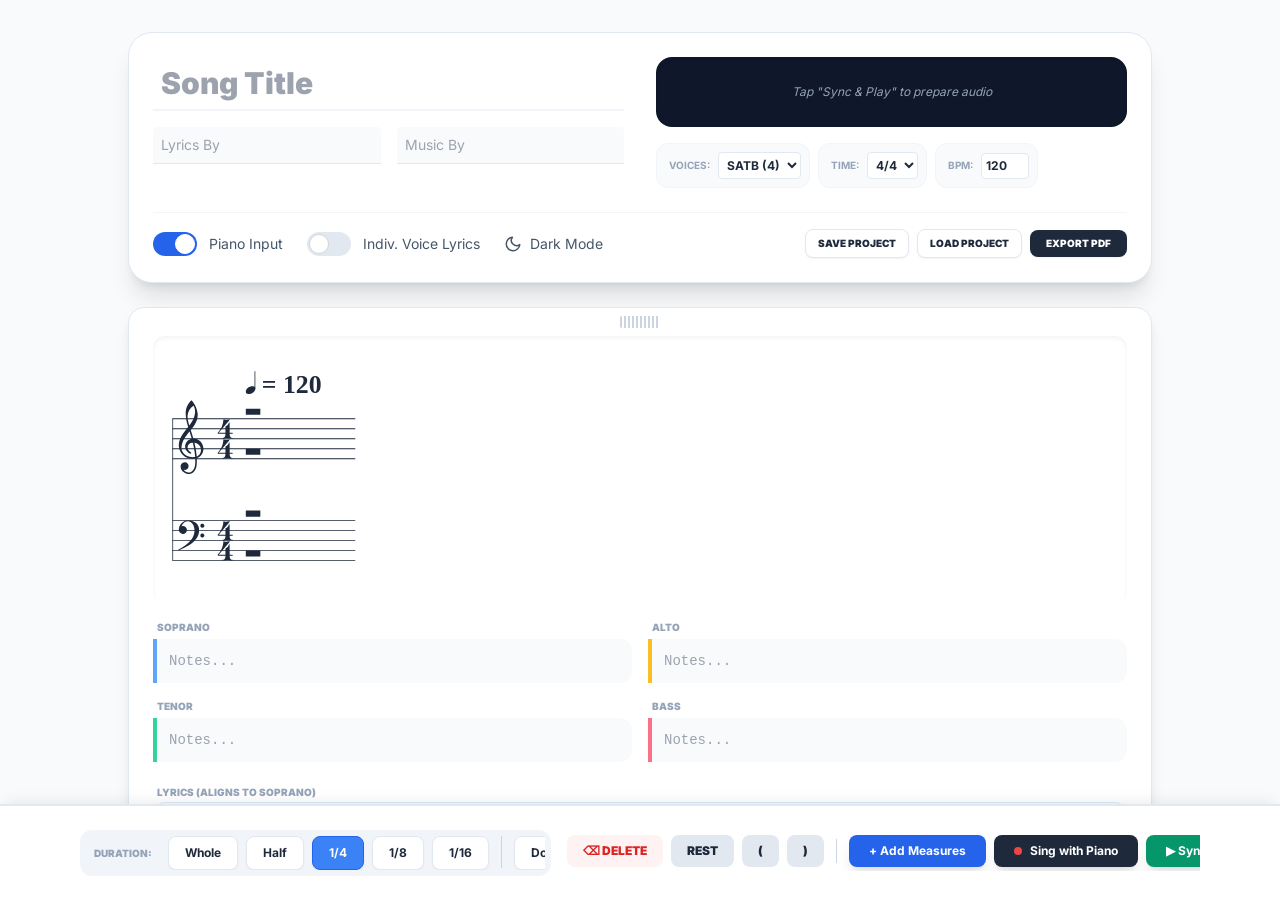
==== Data/index.html @ e7e46c71 "Build a full-screen music workspace shell" ====
<!DOCTYPE html>
<html lang="en">
<head>
    <meta charset="UTF-8">
    <meta name="viewport" content="width=device-width, initial-scale=1.0, maximum-scale=1.0, user-scalable=no">
    <title>Infinity Harmony Studio</title>
    <script src="libs/abcjs-basic-min.js"></script>
    <link rel="stylesheet" href="libs/abcjs-audio.css">
    <script src="libs/tailwind.min.js"></script>
    <link rel="stylesheet" href="libs/inter-font.css">
    <style>
        #app-nav { display:flex; align-items:center; gap:0; background:#0f172a; padding:0 16px; height:44px; flex-shrink:0; z-index:100; }
        #app-nav button { color:#94a3b8; font-size:11px; font-weight:800; text-transform:uppercase; letter-spacing:.05em; padding:0 16px; height:100%; border:none; border-bottom:3px solid transparent; background:none; cursor:pointer; transition:color .15s; }
        #app-nav button.nav-active { color:#fff; border-bottom-color:#3b82f6; }
        #app-nav button:hover:not(.nav-active) { color:#e2e8f0; }
        .nav-logo { color:#fff; font-size:13px; font-weight:900; letter-spacing:.08em; margin-right:12px; }
        #studio-page { display:flex; flex-direction:column; flex:1; overflow:hidden; }
        #studio-page.page-hidden { display:none !important; }
        #songbook-page { display:none; flex:1; overflow-y:auto; background:#f1f5f9; }
        #songbook-page.page-active { display:block; }
        #sb-loader { display:none; position:fixed; inset:0; background:rgba(15,23,42,0.92); backdrop-filter:blur(8px); z-index:9999; flex-direction:column; align-items:center; justify-content:center; color:white; }
        #sb-loader.active { display:flex; }
        @keyframes sb-spin { to { transform:rotate(360deg); } }
        .sb-spinner { width:56px; height:56px; border:4px solid #3b82f6; border-top-color:transparent; border-radius:50%; animation:sb-spin .8s linear infinite; margin-bottom:24px; }
        .sb-song-title { font-family:'Inter',sans-serif; font-size:36pt; font-weight:900; text-align:center; border-bottom:2pt solid black; margin-bottom:20pt; padding-bottom:5pt; }
    </style>
    <style id="main-styles">
        /* The outer page shell owns navigation and the full-width piano frame. */
        #app-nav, #piano-container { display:none !important; }
        body { height:100vh !important; width:100vw !important; }
        #studio-page { min-height:0; }
        #studio-page > #scroll-container { min-height:0; }
        #studio-page > .no-print { max-width:none; padding:8px 12px; gap:0; }
        
        body { 
            background: #f8fafc; 
            font-family: 'Inter', sans-serif; 
            color: #1e293b; 
            height: 100vh; 
            width: 100vw; 
            overflow: hidden; 
            display: flex;
            flex-direction: column;
            transition: background-color 0.3s, color 0.3s;
        }

        /* Dark Mode Classes */
        body.dark-mode { background: #0f172a; color: #f1f5f9; }
        .dark-mode .bg-white { background-color: #1e293b !important; color: #f1f5f9; }
        .dark-mode .bg-slate-50 { background-color: #0f172a !important; }
        .dark-mode .bg-slate-100 { background-color: #334155 !important; }
        .dark-mode .border-slate-200 { border-color: #334155 !important; }
        .dark-mode .text-slate-400 { color: #94a3b8 !important; }
        .dark-mode .text-slate-600 { color: #cbd5e1 !important; }
        .dark-mode .line-paper { background: #1e293b; box-shadow: inset 0 2px 4px 0 rgba(0, 0, 0, 0.3); }
        .dark-mode .abcjs-note { fill: #f1f5f9 !important; }
        .dark-mode .abcjs-staff { stroke: #94a3b8 !important; }
        .dark-mode .abcjs-beam { fill: #f1f5f9 !important; }
        .dark-mode .abcjs-lyrics { fill: #cbd5e1 !important; }
        .dark-mode input, .dark-mode select, .dark-mode textarea { background-color: #334155 !important; color: #f1f5f9 !important; border-color: #475569 !important; }
        .dark-mode .key-white { background: #e2e8f0; border-color: #94a3b8; color: #1e293b; }

        .line-paper { 
            background: white; 
            border-radius: 0.75rem; 
            padding: 1.5rem; 
            box-shadow: inset 0 2px 4px 0 rgba(0, 0, 0, 0.05); 
            min-height: 140px; 
            transition: height 0.2s; 
        }
        
        .abcjs-audio-container { background: transparent !important; border: none !important; padding: 0 !important; width: 100%; }
        .abcjs-btn { fill: #ffffff !important; width: 28px; height: 28px; cursor: pointer; padding: 4px; transition: opacity 0.2s; }
        .abcjs-btn:hover { opacity: 0.8; }
        .abcjs-audio-progress-background { background-color: #334155 !important; height: 6px; border-radius: 3px; flex: 1; margin: 0 10px; cursor: pointer; position: relative; }
        .abcjs-audio-progress-bar { background-color: #3b82f6 !important; height: 100%; border-radius: 3px; width: 0; }
        .abcjs-audio-clock { color: #94a3b8 !important; font-family: monospace; font-size: 12px; min-width: 40px; text-align: center; }
        
        .horizontal-scroll { overflow-x: auto; white-space: nowrap; display: flex; scrollbar-width: none; }
        .horizontal-scroll::-webkit-scrollbar { display: none; }

        .piano-scroll { 
            overflow-x: auto; 
            white-space: nowrap; 
            display: flex; 
            padding: 10px 0 20px 0; 
            scrollbar-width: thin; 
            scrollbar-color: #cbd5e1 transparent; 
            -webkit-overflow-scrolling: touch; 
        }
        .piano-scroll::-webkit-scrollbar { height: 6px; }
        .piano-scroll::-webkit-scrollbar-thumb { background: #cbd5e1; border-radius: 10px; }

        .key-white { background: white; border: 1px solid #cbd5e1; height: 130px; min-width: 50px; border-radius: 0 0 6px 6px; display: flex; align-items: flex-end; justify-content: center; padding-bottom: 8px; transition: background 0.1s; position: relative; z-index: 1; cursor: pointer; user-select: none; }
        .key-white:active { background: #f1f5f9; transform: translateY(2px); }
        .key-white.middle-c { border-bottom: 4px solid #3b82f6; color: #3b82f6; }

        .key-black { background: #1e293b; height: 85px; min-width: 34px; margin-left: -17px; margin-right: -17px; z-index: 10; border-radius: 0 0 4px 4px; transition: background 0.1s; cursor: pointer; user-select: none; border: 1px solid #000; }
        .key-black:active { background: #000; transform: translateY(2px); }

        .dur-btn.active { background-color: #3b82f6 !important; color: white !important; border-color: #2563eb !important; }
        .dot-btn.active { background-color: #8b5cf6 !important; color: white !important; border-color: #7c3aed !important; }
        .record-btn.active { background-color: #ef4444 !important; color: white !important; border-color: #dc2626 !important; animation: pulse 1.5s infinite; }
        @keyframes pulse { 0% { opacity: 1; } 50% { opacity: 0.6; } 100% { opacity: 1; } }

        
        .voice-input:focus, .lyrics-textarea:focus { border-color: #3b82f6; background: white; box-shadow: 0 0 0 1px #3b82f6; }
        .voice-input[readonly] { cursor: default; }

        /* Drag and Drop Styles */
        .drag-handle { cursor: grab; background: repeating-linear-gradient(90deg, #cbd5e1, #cbd5e1 2px, transparent 2px, transparent 4px); height: 12px; width: 40px; margin: 0 auto 8px auto; border-radius: 2px; }
        .drag-handle:active { cursor: grabbing; }
        .section-card.dragging { opacity: 0.5; border: 2px dashed #3b82f6; }

        @media print {
            @page { margin: 1cm; }
            body { background: white !important; display: block !important; height: auto !important; width: auto !important; overflow: visible !important; }
            .no-print { display: none !important; }
            .section-card { break-inside: avoid; border: none !important; box-shadow: none !important; padding: 0 !important; margin-bottom: 2rem !important; }
            .line-paper { padding: 0 !important; }
        }
    </style>
</head>
<body ondragover="handleGlobalDragOver(event)">

    <nav id="app-nav">
    <span class="nav-logo">∞ INFINITY</span>
    <button class="nav-active" onclick="switchPage('studio')">Studio</button>
    <button onclick="switchPage('songbook')">Songbook</button>
</nav>

<div id="studio-page">
<div id="scroll-container" class="flex-1 overflow-y-auto p-4 md:p-8 bg-slate-50 w-full">
        <div class="max-w-5xl mx-auto space-y-6 pb-12" id="printable-area">
            
            <div class="bg-white p-6 rounded-3xl shadow-xl border border-slate-200" id="main-header">
                <div class="grid grid-cols-1 lg:grid-cols-2 gap-8">
                    <div class="space-y-4">
                        <input type="text" id="songTitle" placeholder="Song Title" class="w-full text-3xl font-black border-b-2 border-slate-100 focus:border-blue-500 outline-none p-2 bg-transparent">
                        <div class="grid grid-cols-2 gap-4">
                            <input type="text" id="lyricWriter" placeholder="Lyrics By" class="bg-slate-50 border-b border-slate-200 p-2 text-sm outline-none rounded-t">
                            <input type="text" id="musicWriter" placeholder="Music By" class="bg-slate-50 border-b border-slate-200 p-2 text-sm outline-none rounded-t">
                        </div>
                    </div>
                    
                    <div class="flex flex-col gap-4 no-print">
                        <div class="bg-slate-900 rounded-2xl p-4 min-h-[70px] flex items-center shadow-inner relative overflow-hidden">
                            <div id="audio-controls" class="w-full">
                                <div class="text-slate-400 text-xs italic text-center">Tap "Sync & Play" to prepare audio</div>
                            </div>
                        </div>
                        <div class="flex flex-wrap gap-2">
                            <div class="bg-slate-50 p-2 rounded-xl border border-slate-100 flex items-center gap-2">
                                <span class="text-[10px] font-bold text-slate-400 uppercase ml-1">Voices:</span>
                                <select id="harmonyParts" onchange="updateAllLines()" class="text-xs font-bold bg-white border border-slate-200 rounded p-1 outline-none">
                                    <option value="1">Solo</option>
                                    <option value="2">Duet</option>
                                    <option value="3">Trio</option>
                                    <option value="4" selected>SATB (4)</option>
                                </select>
                            </div>
                            <div class="bg-slate-50 p-2 rounded-xl border border-slate-100 flex items-center gap-2">
                                <span class="text-[10px] font-bold text-slate-400 uppercase ml-1">Time:</span>
                                <select id="timeSig" onchange="updateAllLines()" class="text-xs font-bold bg-white border border-slate-200 rounded p-1 outline-none">
                                    <option value="4/4">4/4</option>
                                    <option value="3/4">3/4</option>
                                    <option value="2/4">2/4</option>
                                    <option value="6/8">6/8</option>
                                </select>
                            </div>
                            <div class="bg-slate-50 p-2 rounded-xl border border-slate-100 flex items-center gap-2">
                                <span class="text-[10px] font-bold text-slate-400 uppercase ml-1">BPM:</span>
                                <input type="number" id="tempoBpm" value="120" min="40" max="300" class="w-12 text-xs font-bold bg-white border border-slate-200 rounded p-1 outline-none">
                            </div>
                        </div>
                    </div>
                </div>
                
                <div class="mt-6 pt-4 border-t border-slate-100 flex flex-wrap items-center justify-between gap-4 no-print">
                    <div class="flex flex-wrap items-center gap-6">
                        <label class="relative inline-flex items-center cursor-pointer">
                            <input type="checkbox" id="keyboardToggle" class="sr-only peer" checked onchange="toggleInputMode()">
                            <div class="w-11 h-6 bg-slate-200 rounded-full peer peer-checked:after:translate-x-full peer-checked:after:border-white after:content-[''] after:absolute after:top-[2px] after:left-[2px] after:bg-white after:border-gray-300 after:border after:rounded-full after:h-5 after:w-5 after:transition-all peer-checked:bg-blue-600"></div>
                            <span class="ml-3 text-sm font-medium text-slate-600">Piano Input</span>
                        </label>
                        <label class="relative inline-flex items-center cursor-pointer">
                            <input type="checkbox" id="multiVoiceLyrics" class="sr-only peer" onchange="updateAllLines()">
                            <div class="w-11 h-6 bg-slate-200 rounded-full peer peer-checked:after:translate-x-full peer-checked:after:border-white after:content-[''] after:absolute after:top-[2px] after:left-[2px] after:bg-white after:border-gray-300 after:border after:rounded-full after:h-5 after:w-5 after:transition-all peer-checked:bg-emerald-600"></div>
                            <span class="ml-3 text-sm font-medium text-slate-600">Indiv. Voice Lyrics</span>
                        </label>
                        <button onclick="toggleDarkMode()" class="flex items-center gap-2 text-sm font-medium text-slate-600 hover:text-blue-600 transition-colors">
                            <svg id="dark-icon" xmlns="http://www.w3.org/2000/svg" width="18" height="18" viewBox="0 0 24 24" fill="none" stroke="currentColor" stroke-width="2" stroke-linecap="round" stroke-linejoin="round"><path d="M21 12.79A9 9 0 1 1 11.21 3 7 7 0 0 0 21 12.79z"></path></svg>
                            <span id="dark-text">Dark Mode</span>
                        </button>
                    </div>
                    
                    <div class="flex items-center gap-2">
                        <button onclick="downloadBackup()" class="text-[10px] font-black uppercase bg-white px-3 py-1.5 rounded-lg border border-slate-200 hover:bg-slate-50 shadow-sm transition-all">Save Project</button>
                        <button onclick="document.getElementById('uploadInput').click()" class="text-[10px] font-black uppercase bg-white px-3 py-1.5 rounded-lg border border-slate-200 hover:bg-slate-50 shadow-sm transition-all">Load Project</button>
                        <input type="file" id="uploadInput" class="hidden" accept=".txt,.json" onchange="uploadBackup(event)">
                        <button onclick="generatePrintWindow()" class="text-[10px] font-black uppercase bg-slate-800 text-white px-4 py-1.5 rounded-lg hover:bg-black shadow-sm transition-all">Export PDF</button>
                    </div>
                </div>
            </div>

            <div id="editor-container" class="space-y-4"></div>
        </div>
    </div>

    <!-- BOTTOM CONTROL PANEL -->
    <div class="shrink-0 w-full bg-white border-t-2 border-slate-200 shadow-[0_-5px_15px_-5px_rgba(0,0,0,0.1)] z-50 no-print">
        <div class="max-w-6xl mx-auto p-4 flex flex-col gap-4">
            
            <div class="flex flex-col md:flex-row md:items-center justify-between gap-4">
                <div class="flex items-center gap-2 bg-slate-100 p-1.5 rounded-xl overflow-hidden">
                    <span class="text-[10px] font-black uppercase text-slate-400 px-2 shrink-0">Duration:</span>
                    <div class="horizontal-scroll gap-2 pr-2">
                        <button onclick="setDuration(4, this)" class="dur-btn px-4 py-2 rounded-lg font-bold text-xs bg-white shadow-sm border border-slate-200 shrink-0">Whole</button>
                        <button onclick="setDuration(2, this)" class="dur-btn px-4 py-2 rounded-lg font-bold text-xs bg-white shadow-sm border border-slate-200 shrink-0">Half</button>
                        <button onclick="setDuration(1, this)" class="dur-btn active px-4 py-2 rounded-lg font-bold text-xs bg-white shadow-sm border border-slate-200 shrink-0">1/4</button>
                        <button onclick="setDuration(0.5, this)" class="dur-btn px-4 py-2 rounded-lg font-bold text-xs bg-white shadow-sm border border-slate-200 shrink-0">1/8</button>
                        <button onclick="setDuration(0.25, this)" class="dur-btn px-4 py-2 rounded-lg font-bold text-xs bg-white shadow-sm border border-slate-200 shrink-0">1/16</button>
                        <div class="h-8 w-px bg-slate-300 mx-1 shrink-0"></div>
                        <button id="dot-toggle" onclick="toggleDot(this)" class="dot-btn px-4 py-2 rounded-lg font-bold text-xs bg-white shadow-sm border border-slate-200 shrink-0">Dot (.)</button>
                    </div>
                </div>

                <div class="flex items-center gap-2 horizontal-scroll pb-1">
                    <button onclick="handleBackspace()" class="bg-red-50 text-red-600 hover:bg-red-100 px-4 py-2 rounded-lg font-black text-xs uppercase shrink-0">⌫ Delete</button>
                    <button onclick="addSpecial('z')" class="bg-slate-200 hover:bg-slate-300 px-4 py-2 rounded-lg font-black text-xs uppercase shrink-0">Rest</button>
                    <button onclick="addSpecial('slur_start')" class="bg-slate-200 hover:bg-slate-300 px-4 py-2 rounded-lg font-black text-xs uppercase shrink-0">(</button>
                    <button onclick="addSpecial('slur_end')" class="bg-slate-200 hover:bg-slate-300 px-4 py-2 rounded-lg font-black text-xs uppercase shrink-0">)</button>
                    <div class="h-6 w-px bg-slate-300 mx-1 shrink-0"></div>
                    <button onclick="createLine()" class="bg-blue-600 text-white px-5 py-2 rounded-lg font-bold text-xs shadow-lg shrink-0 hover:bg-blue-700">+ Add Measures</button>
                    <button onclick="toggleRecording(this)" id="recordBtn" class="bg-slate-800 text-white px-5 py-2 rounded-lg font-bold text-xs shadow-lg shrink-0 hover:bg-black flex items-center gap-2"><span class="w-2 h-2 bg-red-500 rounded-full"></span> Sing with Piano</button>
                    <button onclick="playSong()" id="syncBtn" class="bg-emerald-600 text-white px-5 py-2 rounded-lg font-bold text-xs shadow-lg shrink-0 hover:bg-emerald-700">▶ Sync & Play</button>
                </div>
            </div>

            <div class="piano-scroll scrollbar-hide" id="piano-container"></div>
        </div>
    </div>

</div><!-- end #studio-page -->

<!-- SONGBOOK LOADER -->
<div id="sb-loader">
    <div class="sb-spinner"></div>
    <p class="font-bold text-3xl mb-2">Generating Songbook...</p>
    <p id="sb-loader-status" class="text-slate-400 text-center px-8 text-lg">Drawing notation...</p>
</div>

<!-- SONGBOOK PAGE -->
<div id="songbook-page">
    <div style="max-width:800px; margin:0 auto; padding:40px 20px;">
        <header class="text-center mb-12">
            <h1 class="text-5xl font-black text-slate-900 tracking-tight mb-2">Infinity Songbook</h1>
            <p class="text-slate-500 font-medium text-xl">Music Library Viewer</p>
        </header>
        <div class="bg-white rounded-3xl p-10 border-2 border-dashed border-slate-300 hover:border-blue-500 transition-all text-center mb-10 shadow-sm">
            <div class="w-20 h-20 bg-blue-50 text-blue-600 rounded-3xl flex items-center justify-center mx-auto mb-6">
                <svg xmlns="http://www.w3.org/2000/svg" width="40" height="40" fill="none" stroke="currentColor" stroke-width="2.5" stroke-linecap="round" stroke-linejoin="round"><path d="M21 15v4a2 2 0 0 1-2 2H5a2 2 0 0 1-2-2v-4"/><polyline points="17 8 12 3 7 8"/><line x1="12" y1="3" x2="12" y2="15"/></svg>
            </div>
            <h3 class="text-2xl font-bold text-slate-800 mb-2">Import Project Files</h3>
            <div class="flex flex-wrap justify-center gap-4 pt-4">
                <button onclick="sbTrigger('files')" class="bg-slate-900 text-white px-10 py-4 rounded-2xl font-bold hover:bg-black transition-all shadow-lg">Add Files</button>
                <button onclick="sbTrigger('folder')" class="bg-white border-2 border-slate-200 text-slate-700 px-10 py-4 rounded-2xl font-bold hover:bg-slate-50 transition-all">Add Folder</button>
            </div>
            <input type="file" id="sb-fileInput" multiple accept=".json,.txt,.abc" class="hidden" onchange="sbHandleFiles(this.files)">
            <input type="file" id="sb-folderInput" webkitdirectory directory class="hidden" onchange="sbHandleFiles(this.files)">
        </div>
        <div id="sb-library-section" class="hidden space-y-6">
            <div class="flex items-center justify-between border-b-2 border-slate-200 pb-6">
                <h2 class="text-2xl font-black text-slate-800">Library (<span id="sb-song-count">0</span>)</h2>
                <button onclick="sbGeneratePrint()" class="bg-blue-600 text-white px-8 py-4 rounded-2xl font-bold shadow-lg hover:bg-blue-700 transition-all">Print Songbook PDF</button>
            </div>
            <div id="sb-song-list" class="grid grid-cols-1 gap-3"></div>
        </div>
    </div>
</div>

    <script>
        let lineCount = 0;
        let selectedDuration = 1; 
        let isDotted = false;
        let lastFocusedInput = null;
        let synthControl;
        let audioCtx;
        let isDarkMode = false;
        let draggedElement = null;
        let isRecording = false;
        let lastKeyPressTime = 0;


        const SAVE_KEY = "harmony_studio_draft_v6_drag";
        const LAST_ACTIVITY_KEY = "harmony_studio_last_activity";
        const THIRTY_DAYS_MS = 30 * 24 * 60 * 60 * 1000;

        // --- Drag and Drop Logic ---
        function setupDragEvents(el) {
            el.addEventListener('dragstart', (e) => {
                if (!e.target.classList.contains('drag-handle')) {
                    e.preventDefault();
                    return;
                }
                draggedElement = el;
                setTimeout(() => el.classList.add('dragging'), 0);
            });

            el.addEventListener('dragend', () => {
                el.classList.remove('dragging');
                draggedElement = null;
                renderAllPreviews();
                saveToStorage();
            });
        }

        function handleGlobalDragOver(e) {
            e.preventDefault();
            const container = document.getElementById('editor-container');
            const afterElement = getDragAfterElement(container, e.clientY);
            if (draggedElement) {
                if (afterElement == null) {
                    container.appendChild(draggedElement);
                } else {
                    container.insertBefore(draggedElement, afterElement);
                }
            }
        }

        function getDragAfterElement(container, y) {
            const draggableElements = [...container.querySelectorAll('.section-card:not(.dragging)')];
            return draggableElements.reduce((closest, child) => {
                const box = child.getBoundingClientRect();
                const offset = y - box.top - box.height / 2;
                if (offset < 0 && offset > closest.offset) {
                    return { offset: offset, element: child };
                } else {
                    return closest;
                }
            }, { offset: Number.NEGATIVE_INFINITY }).element;
        }

        // --- Rhythm Logic for Automatic Bars ---
        function getTimeSigBeats() {
            const sig = document.getElementById('timeSig').value || "4/4";
            const parts = sig.split('/');
            const num = parseInt(parts[0]);
            const den = parseInt(parts[1]);
            // Convert to beats (where 1/4 note = 1 beat)
            return num * (4 / den);
        }

        function parseDuration(token) {
            if (!token) return 0;
            // Remove pitch info to get duration part
            const durPart = token.replace(/^[\^_]?[A-Ga-gz,']+/, '');
            if (!durPart) return 1; // Default is 1/4 note = 1 beat
            if (durPart === '4') return 4;
            if (durPart === '2') return 2;
            if (durPart === '/2') return 0.5;
            if (durPart === '/4') return 0.25;
            if (durPart === '6') return 6;
            if (durPart === '3') return 3;
            if (durPart === '3/2') return 1.5;
            if (durPart === '3/4') return 0.75;
            if (durPart === '3/8') return 0.375;
            
            // Fallback for custom fractions like /8 or 2/3 etc
            try {
                if (durPart.includes('/')) {
                    const [n, d] = durPart.split('/').map(x => x === '' ? 1 : parseFloat(x));
                    return n / d;
                }
                return parseFloat(durPart) || 1;
            } catch(e) { return 1; }
        }

        function applyAutoBarLines(allVoicesData) {
            const beatsPerMeasure = getTimeSigBeats();
            const partsCount = parseInt(document.getElementById('harmonyParts').value);
            
            // Track accumulated beats for each voice across all sections
            let voiceAccumulators = Array(partsCount).fill(0);
            
            return allVoicesData.map(section => {
                let processedVoices = [];
                for (let v = 0; v < partsCount; v++) {
                    const rawText = section[v] || "";
                    const tokens = rawText.split(/\s+/).filter(t => t.length > 0);
                    let resultTokens = [];
                    
                    tokens.forEach(token => {
                        // Skip manual bar lines so we can re-calculate
                        if (token === '|') return;
                        
                        const dur = parseDuration(token);
                        voiceAccumulators[v] += dur;
                        resultTokens.push(token);
                        
                        // If we hit or exceed the measure boundary
                        // We use a small epsilon for float precision
                        if (voiceAccumulators[v] >= beatsPerMeasure - 0.001) {
                            resultTokens.push('|');
                            voiceAccumulators[v] -= beatsPerMeasure;
                            // Reset just in case of slight precision drift
                            if (voiceAccumulators[v] < 0.01) voiceAccumulators[v] = 0;
                        }
                    });
                    processedVoices.push(resultTokens.join(' '));
                }
                return processedVoices;
            });
        }

        // --- Core Application Logic ---
        function checkExpiryAndLoad() {
            const lastActivity = localStorage.getItem(LAST_ACTIVITY_KEY);
            const now = Date.now();
            if (lastActivity && (now - parseInt(lastActivity) > THIRTY_DAYS_MS)) {
                localStorage.removeItem(SAVE_KEY);
            } else {
                loadFromStorage();
            }
            localStorage.setItem(LAST_ACTIVITY_KEY, now.toString());
        }

        function saveToStorage() {
            const container = document.getElementById('editor-container');
            if (!container) return;
            const musicData = [];
            container.querySelectorAll('.section-card').forEach(sec => {
                let voices = [];
                sec.querySelectorAll('.voice-input').forEach(inp => voices.push(inp.value));
                let lyrics = [];
                sec.querySelectorAll('.lyrics-textarea').forEach(tx => lyrics.push(tx.value));
                musicData.push({ voices, lyrics });
            });
            const draft = {
                title: document.getElementById('songTitle').value,
                lyricsBy: document.getElementById('lyricWriter').value,
                musicBy: document.getElementById('musicWriter').value,
                voices: document.getElementById('harmonyParts').value,
                multiVoiceLyrics: document.getElementById('multiVoiceLyrics').checked,
                timeSignature: document.getElementById('timeSig').value,
                bpm: document.getElementById('tempoBpm').value,
                music: musicData,
                timestamp: Date.now()
            };
            localStorage.setItem(SAVE_KEY, JSON.stringify(draft));
            window.parent.postMessage({ type: 'infinity:editor-state', project: draft }, location.origin);
        }

        function loadFromStorage() {
            const saved = localStorage.getItem(SAVE_KEY);
            if (!saved) return;
            try {
                const data = JSON.parse(saved);
                applyProjectData(data);
            } catch(e) { console.error("Auto-load failed", e); }
        }

        function applyProjectData(data) {
            document.getElementById('songTitle').value = data.title || "";
            document.getElementById('lyricWriter').value = data.lyricsBy || "";
            document.getElementById('musicWriter').value = data.musicBy || "";
            document.getElementById('harmonyParts').value = data.voices || "4";
            document.getElementById('multiVoiceLyrics').checked = !!data.multiVoiceLyrics;
            document.getElementById('timeSig').value = data.timeSignature || "4/4";
            document.getElementById('tempoBpm').value = data.bpm || "120";
            
            const container = document.getElementById('editor-container');
            container.innerHTML = '';
            lineCount = 0;
            if (data.music && Array.isArray(data.music)) {
                data.music.forEach(mObj => {
                    createLine();
                    const inputs = container.lastElementChild.querySelectorAll('.voice-input');
                    const lyricTxs = container.lastElementChild.querySelectorAll('.lyrics-textarea');
                    const voices = mObj.voices || [];
                    const lyrics = Array.isArray(mObj.lyrics) ? mObj.lyrics : [mObj.lyrics || ""];
                    voices.forEach((val, idx) => { if(inputs[idx]) inputs[idx].value = val; });
                    lyrics.forEach((val, idx) => { if(lyricTxs[idx]) lyricTxs[idx].value = val; });
                });
                renderAllPreviews();
            }
        }

        function toggleDarkMode() {
            isDarkMode = !isDarkMode;
            document.body.classList.toggle('dark-mode', isDarkMode);
            const icon = document.getElementById('dark-icon');
            const text = document.getElementById('dark-text');
            if (isDarkMode) {
                icon.innerHTML = '<circle cx="12" cy="12" r="5"></circle><line x1="12" y1="1" x2="12" y2="3"></line><line x1="12" y1="21" x2="12" y2="23"></line><line x1="4.22" y1="4.22" x2="5.64" y2="5.64"></line><line x1="18.36" y1="18.36" x2="19.78" y2="19.78"></line><line x1="1" y1="12" x2="3" y2="12"></line><line x1="21" y1="12" x2="23" y2="12"></line><line x1="4.22" y1="19.78" x2="5.64" y2="18.36"></line><line x1="18.36" y1="5.64" x2="19.78" y2="4.22"></line>';
                text.innerText = "Light Mode";
            } else {
                icon.innerHTML = '<path d="M21 12.79A9 9 0 1 1 11.21 3 7 7 0 0 0 21 12.79z"></path>';
                text.innerText = "Dark Mode";
            }
            renderAllPreviews();
        }

        function initAudio() {
            if (!audioCtx) audioCtx = new (window.AudioContext || window.webkitAudioContext)();
            if (audioCtx.state === 'suspended') audioCtx.resume();
        }

        function playEditTone(abc) {
            if (!abc || abc === 'z') return;
            initAudio();
        
            const getMidiNote = (a) => {
                const map = { 'C': 0, 'D': 2, 'E': 4, 'F': 5, 'G': 7, 'A': 9, 'B': 11 };
                // Extract the base letter (C, d, etc.)
                let baseLetter = a.replace(/[\^,_']/g, '');
                let note = map[baseLetter.toUpperCase()];
                
                // Determine octave base
                // ABC notation: C is middle, c is octave up, C, is octave down
                let octave = (baseLetter === baseLetter.toUpperCase()) ? 4 : 5;
                
                // Adjust for commas (down) and apostrophes (up)
                const downs = (a.match(/,/g) || []).length;
                const ups = (a.match(/'/g) || []).length;
                octave = octave - downs + ups;
        
                // Combine for MIDI number (Middle C/C4 = 60)
                let midi = (octave + 1) * 12 + note;
        
                // Apply accidentals
                if (a.includes('^')) midi += 1;
                if (a.includes('_')) midi -= 1;
                
                return midi;
            };
        
            const midiNote = getMidiNote(abc);
            const freq = 440 * Math.pow(2, (midiNote - 69) / 12);
        
            const osc = audioCtx.createOscillator();
            const gain = audioCtx.createGain();
            
            // Using 'triangle' for a softer, more piano-like tone than 'sine'
            osc.type = 'triangle';
            osc.frequency.setValueAtTime(freq, audioCtx.currentTime);
            
            gain.gain.setValueAtTime(0.15, audioCtx.currentTime);
            gain.gain.exponentialRampToValueAtTime(0.001, audioCtx.currentTime + 0.4);
            
            osc.connect(gain);
            gain.connect(audioCtx.destination);
            
            osc.start();
            osc.stop(audioCtx.currentTime + 0.4);
        }

        function generateKeyboard() {
            const container = document.getElementById('piano-container');
            container.innerHTML = '';
            const scale = ["C", "D", "E", "F", "G", "A", "B"];
            
            // Defined range from C,, (Very Low) to c'' (Very High)
            const octs = [
                { s: ',,', labelOff: -28 }, 
                { s: ',', labelOff: -14 }, 
                { s: '', labelOff: 0 },    // UPPER CASE: Middle Octave
                { s: 'lower', labelOff: 7 }, // lower case: Octave +1
                { s: "'", labelOff: 14 }, 
                { s: "''", labelOff: 21 }
            ];
        
            octs.forEach((oct) => {
                scale.forEach((noteName, sIdx) => {
                    const labelValue = oct.labelOff + sIdx;
                    let abc = "";
            
                    // Construct correct ABC string for the octave
                    if (oct.s === 'lower') abc = noteName.toLowerCase();
                    else if (oct.s === "'") abc = noteName.toLowerCase() + "'";
                    else if (oct.s === "''") abc = noteName.toLowerCase() + "''";
                    else abc = noteName + oct.s;
        
                    const wKey = document.createElement('button');
                    wKey.className = `key-white ${labelValue === 0 ? 'middle-c' : ''}`;
                    wKey.innerHTML = `<div class="flex flex-col items-center justify-end h-full pb-1 pointer-events-none gap-1">
                                        <span class="text-xs font-bold text-slate-800">${labelValue}</span>
                                        <span class="text-[9px] text-slate-400 font-bold">${noteName}</span>
                                      </div>`;
                    wKey.onclick = () => addNote(abc);
                    container.appendChild(wKey);
        
                    if (noteName !== "E" && noteName !== "B") {
                        const bKey = document.createElement('button');
                        bKey.className = 'key-black';
                        bKey.onclick = () => addNote("^" + abc);
                        container.appendChild(bKey);
                    }
                });
            });
            setTimeout(() => document.querySelector('.middle-c')?.scrollIntoView({ behavior: 'instant', block: 'nearest', inline: 'center' }), 100);
        }

        function setDuration(val, btn) {
            selectedDuration = val;
            document.querySelectorAll('.dur-btn').forEach(b => b.classList.remove('active'));
            btn.classList.add('active');
        }

        
        function toggleRecording(btn) {
            isRecording = !isRecording;
            if (isRecording) {
                btn.classList.add('active');
                btn.innerHTML = '<span class="w-2 h-2 bg-white rounded-full"></span> Recording...';
                lastKeyPressTime = performance.now();
                initAudio();
            } else {
                btn.classList.remove('active');
                btn.innerHTML = '<span class="w-2 h-2 bg-red-500 rounded-full"></span> Sing with Piano';
                lastKeyPressTime = 0;
            }
        }

        function getClosestABCLength(durationInBeats) {
            const lengths = [
                { val: 4, str: "4" },
                { val: 6, str: "6" },
                { val: 2, str: "2" },
                { val: 3, str: "3" },
                { val: 1, str: "" },
                { val: 1.5, str: "3/2" },
                { val: 0.5, str: "/2" },
                { val: 0.75, str: "3/4" },
                { val: 0.25, str: "/4" },
                { val: 0.375, str: "3/8" }
            ];
            let closest = lengths[0];
            let minDiff = Math.abs(durationInBeats - closest.val);
            for (let i = 1; i < lengths.length; i++) {
                let diff = Math.abs(durationInBeats - lengths[i].val);
                if (diff < minDiff) {
                    minDiff = diff;
                    closest = lengths[i];
                }
            }
            return closest.str;
        }

        function toggleDot(btn) {
            isDotted = !isDotted;
            btn.classList.toggle('active', isDotted);
        }

        
        function addNote(abc) {
            if (!lastFocusedInput || lastFocusedInput.classList.contains('lyrics-textarea')) return;
            playEditTone(abc);
            
            let durStr = "";
            if (isRecording && lastKeyPressTime > 0) {
                const now = performance.now();
                const bpm = parseFloat(document.getElementById('tempoBpm').value) || 120;
                const msPerBeat = 60000 / bpm;
                const durationInBeats = (now - lastKeyPressTime) / msPerBeat;
                
                durStr = getClosestABCLength(durationInBeats);
                lastKeyPressTime = now;
            } else {
                if (selectedDuration === 4) durStr = "4";
                else if (selectedDuration === 2) durStr = "2";
                else if (selectedDuration === 1) durStr = "";
                else if (selectedDuration === 0.5) durStr = "/2";
                else if (selectedDuration === 0.25) durStr = "/4";
                if (isDotted) {
                    if (selectedDuration === 4) durStr = "6";
                    else if (selectedDuration === 2) durStr = "3";
                    else if (selectedDuration === 1) durStr = "3/2";
                    else if (selectedDuration === 0.5) durStr = "3/4";
                    else if (selectedDuration === 0.25) durStr = "3/8";
                }
                if (isRecording) lastKeyPressTime = performance.now();
            }
            
            const currentVal = lastFocusedInput.value.trim();
            lastFocusedInput.value = (currentVal + " " + abc + durStr).trim();
            lastFocusedInput.dispatchEvent(new Event('input'));
        }

        function handleBackspace() {
            if (!lastFocusedInput) return;
            const tokens = lastFocusedInput.value.trim().split(/\s+/);
            tokens.pop();
            lastFocusedInput.value = tokens.join(" ");
            lastFocusedInput.dispatchEvent(new Event('input'));
        }

        function addSpecial(type) {
            if (!lastFocusedInput || lastFocusedInput.classList.contains('lyrics-textarea')) return;
            let token = "";
            if (type === 'z') { addNote('z'); return; }
            else if (type === 'slur_start') token = "(";
            else if (type === 'slur_end') token = ")";
            lastFocusedInput.value = (lastFocusedInput.value.trim() + " " + token).trim();
            lastFocusedInput.dispatchEvent(new Event('input'));
        }

        function toggleInputMode() {
            const isVirtual = document.getElementById('keyboardToggle').checked;
            document.querySelectorAll('.voice-input').forEach(input => isVirtual ? input.setAttribute('readOnly', 'true') : input.removeAttribute('readOnly'));
        }

        function createLine() {
            lineCount++;
            const id = lineCount;
            const div = document.createElement('div');
            div.className = "section-card bg-white p-6 pt-2 rounded-2xl shadow-lg border border-slate-200 relative group transition-all";
            div.id = `line-wrapper-${id}`;
            div.draggable = true;
            setupDragEvents(div);
            
            const numParts = parseInt(document.getElementById('harmonyParts').value);
            const multiLyric = document.getElementById('multiVoiceLyrics').checked;
            const partNames = ['Soprano', 'Alto', 'Tenor', 'Bass'];
            const colors = ['border-blue-400', 'border-amber-400', 'border-emerald-400', 'border-rose-400'];
            
            let inputsHtml = `<div class="grid gap-4 mb-4 md:grid-cols-2">`;
            for(let i=0; i<numParts; i++) {
                inputsHtml += `<div class="flex flex-col">
                    <label class="text-[10px] font-black uppercase text-slate-400 mb-1 ml-1">${partNames[i]}</label>
                    <input type="text" data-voice="v${i+1}" onfocus="lastFocusedInput = this" class="voice-input w-full p-3 bg-slate-50 border-l-4 ${colors[i]} outline-none rounded-r-xl font-mono text-sm transition-colors" placeholder="Notes...">
                    ${multiLyric ? `<textarea data-lyric="l${i+1}" onfocus="lastFocusedInput = this" class="lyrics-textarea w-full mt-2 p-2 bg-blue-50/20 border border-blue-100 rounded-xl text-[11px] outline-none" placeholder="${partNames[i]} lyrics..."></textarea>` : ''}
                </div>`;
            }
            inputsHtml += `</div>`;
            
            if (!multiLyric) {
                inputsHtml += `<div class="mb-4"><label class="text-[10px] font-black uppercase text-slate-400 mb-1 ml-1">Lyrics (Aligns to Soprano)</label><textarea data-lyric="l1" onfocus="lastFocusedInput = this" class="lyrics-textarea w-full p-3 bg-blue-50/50 border border-blue-100 outline-none rounded-xl text-sm" placeholder="Hap-py birth-day..."></textarea></div>`;
            }

            div.innerHTML = `
                <div class="drag-handle no-print"></div>
                <div id="paper-${id}" class="line-paper mb-4"></div>
                ${inputsHtml}
                <button onclick="this.parentElement.remove(); renderAllPreviews(); saveToStorage();" class="no-print absolute top-3 right-3 text-slate-300 hover:text-red-500 opacity-0 group-hover:opacity-100 transition-opacity font-bold px-2 py-1">✕</button>
            `;
            
            document.getElementById('editor-container').appendChild(div);
            div.querySelectorAll('input, textarea').forEach(el => el.addEventListener('input', () => { renderAllPreviews(); saveToStorage(); }));
            toggleInputMode();
            renderAllPreviews();
        }

        function renderAllPreviews() {
            const time = document.getElementById('timeSig').value;
            const bpm = document.getElementById('tempoBpm').value;
            const partsCount = parseInt(document.getElementById('harmonyParts').value);
            const multiLyric = document.getElementById('multiVoiceLyrics').checked;

            // Gather all raw data in the current visual order
            const sections = Array.from(document.querySelectorAll('.section-card'));
            const rawData = sections.map(sec => {
                let v = [];
                for(let i=1; i<=partsCount; i++) v.push(sec.querySelector(`[data-voice="v${i}"]`)?.value || "");
                return v;
            });

            // Process data to inject automatic bar lines across boundaries
            const processedData = applyAutoBarLines(rawData);

            // Render each section with its processed ABC
            sections.forEach((sec, idx) => {
                const id = sec.id.split('-').pop();
                let score = '';
                if (partsCount === 4) score = '%%score (1 2) (3 4)';
                else if (partsCount === 3) score = '%%score (1 2) 3';
                else if (partsCount === 2) score = '%%score (1 2)';
                
                let abc = `X:${id}\nM:${time}\nL:1/4\nQ:1/4=${bpm}\nK:C\n${score}\n`;
                for(let i=1; i<=partsCount; i++) {
                    const notesVal = processedData[idx][i-1] || "z4";
                    abc += `V:${i} clef=${i <= 2 ? 'treble' : 'bass'}\n${notesVal}\n`;
                    
                    const lyricBox = sec.querySelector(`[data-lyric="l${i}"]`);
                    if (lyricBox) {
                        const lines = lyricBox.value.split('\n');
                        lines.forEach(line => { if (line.trim()) abc += `w: ${line.trim()}\n`; });
                    }
                }
                if(abc && typeof ABCJS !== 'undefined') ABCJS.renderAbc(`paper-${id}`, abc, { responsive: "resize" });
            });
        }

        async function playSong() {
            initAudio(); 
            const btn = document.getElementById('syncBtn');
            btn.innerText = "⌛ Syncing..."; btn.disabled = true;
            
            const time = document.getElementById('timeSig').value;
            const bpm = document.getElementById('tempoBpm').value;
            const partsCount = parseInt(document.getElementById('harmonyParts').value);
            
            // Re-fetch visual data for full play
            const sections = Array.from(document.querySelectorAll('.section-card'));
            const rawData = sections.map(sec => {
                let v = [];
                for(let i=1; i<=partsCount; i++) v.push(sec.querySelector(`[data-voice="v${i}"]`)?.value || "");
                return v;
            });
            const processedData = applyAutoBarLines(rawData);

            let fullAbc = `X:1\nT:${document.getElementById('songTitle').value || 'My Song'}\nM:${time}\nL:1/4\nQ:1/4=${bpm}\nK:C\n`;
            if (partsCount > 1) fullAbc += `%%score ${partsCount === 4 ? '(1 2) (3 4)' : partsCount === 3 ? '(1 2) 3' : '(1 2)'}\n`;
            
            for(let i=1; i<=partsCount; i++) {
                fullAbc += `V:${i} clef=${i <= 2 ? 'treble' : 'bass'}\n`;
                processedData.forEach(pVoice => {
                    fullAbc += (pVoice[i-1] || "z4") + " ";
                });
                fullAbc += "]\n";
            }

            try {
                if (typeof ABCJS !== 'undefined' && ABCJS.synth.supportsAudio()) {
                    const visualObj = ABCJS.renderAbc(document.createElement('div'), fullAbc)[0];
                    const controlsDiv = document.getElementById('audio-controls');
                    controlsDiv.innerHTML = "";
                    synthControl = new ABCJS.synth.SynthController();
                    await synthControl.load("#audio-controls", null, { displayPlay: true, displayProgress: true, displayTempo: false, displayWarp: false });
                    await synthControl.setTune(visualObj, false, { audioContext: audioCtx, millisecondsPerMeasure: visualObj.millisecondsPerMeasure() });
                }
                btn.innerText = "▶ Sync & Play"; btn.disabled = false;
            } catch (e) { btn.innerText = "Error"; btn.disabled = false; setTimeout(() => { btn.innerText = "▶ Sync & Play"; }, 3000); }
        }


        function downloadBackup() {
            saveToStorage();
            const saved = localStorage.getItem(SAVE_KEY);
            if (!saved) return;
            
            const data = JSON.parse(saved);
            const title = data.title || "My_Song";
            const blob = new Blob([saved], { type: 'application/json' });
            const url = URL.createObjectURL(blob);
            const a = document.createElement('a');
            a.href = url;
            a.download = `${title.replace(/\s+/g, '_')}_backup.json`;
            document.body.appendChild(a);
            a.click();
            document.body.removeChild(a);
            URL.revokeObjectURL(url);
        }

        function uploadBackup(event) {
            const file = event.target.files[0];
            if (!file) return;
            const reader = new FileReader();
            reader.onload = function(e) {
                const content = e.target.result;
                try {
                    // Check if the file is the old JSON format
                    if (content.trim().startsWith('{')) {
                        const data = JSON.parse(content);
                        applyProjectData(data);
                        saveToStorage();
                    } 
                    // Otherwise, treat it as an ABCJS format
                    else {
                        // Clear existing lines to prepare for import
                        const container = document.getElementById('editor-container');
                        container.innerHTML = '';
                        lineCount = 0;
                        createLine();

                        // Parse ABC Header Info
                        const titleMatch = content.match(/^T:(.*)$/m);
                        const lyricMatch = content.match(/^w:(.*)$/m);
                        const musicMatch = content.match(/^C:(.*)$/m);
                        const timeMatch = content.match(/^M:(.*)$/m);
                        const bpmMatch = content.match(/^Q:.*=(.*)$/m);

                        if (titleMatch) document.getElementById('songTitle').value = titleMatch[1].trim();
                        if (lyricMatch) document.getElementById('lyricWriter').value = lyricMatch[1].trim();
                        if (musicMatch) document.getElementById('musicWriter').value = musicMatch[1].trim();
                        if (timeMatch) document.getElementById('timeSig').value = timeMatch[1].trim();
                        if (bpmMatch) document.getElementById('tempoBpm').value = bpmMatch[1].trim();

                        // Parse Voice and Lyric Data
                        const voiceBlocks = content.split(/^V:/m).slice(1);
                        voiceBlocks.forEach((block, idx) => {
                            const lines = block.split('\n');
                            const voiceIndex = idx + 1;
                            let noteData = "";
                            let lyricData = "";
                            
                            lines.forEach((line, lIdx) => {
                                if (lIdx === 0) return; // Skip the voice header line
                                if (line.startsWith('w:')) {
                                    lyricData += line.substring(2).trim() + " ";
                                } else if (line.trim() && !line.startsWith('%') && !line.startsWith('V:')) {
                                    noteData += line.trim() + " ";
                                }
                            });

                            const vInput = container.querySelector(`[data-voice="v${voiceIndex}"]`);
                            const lInput = container.querySelector(`[data-lyric="l${voiceIndex}"]`);
                            if (vInput) vInput.value = noteData.trim();
                            if (lInput) lInput.value = lyricData.trim();
                        });

                        renderAllPreviews();
                        saveToStorage();
                    }
                } catch (err) {
                    alert("Invalid file format. Could not load project.");
                    console.error("Upload error:", err);
                }
            };
            reader.readAsText(file);
        }        function generatePrintWindow() {
            const title = document.getElementById('songTitle').value || 'My Composition';
            const lyricist = document.getElementById('lyricWriter').value;
            const composer = document.getElementById('musicWriter').value;
            const time = document.getElementById('timeSig').value;
            const bpm = document.getElementById('tempoBpm').value;
            const partsCount = parseInt(document.getElementById('harmonyParts').value);
            
            const sections = Array.from(document.querySelectorAll('.section-card'));
            const rawData = sections.map(sec => {
                let v = [];
                for(let i=1; i<=partsCount; i++) v.push(sec.querySelector(`[data-voice="v${i}"]`)?.value || "");
                return v;
            });
            const processedData = applyAutoBarLines(rawData);
            
            const allABC = sections.map((sec, idx) => {
                const id = sec.id.split('-').pop();
                let score = '';
                if (partsCount === 4) score = '%%score (1 2) (3 4)';
                else if (partsCount === 3) score = '%%score (1 2) 3';
                else if (partsCount === 2) score = '%%score (1 2)';
                
                let abc = `X:${id}\nM:${time}\nL:1/4\nQ:1/4=${bpm}\nK:C\n${score}\n`;
                for(let i=1; i<=partsCount; i++) {
                    const notesVal = processedData[idx][i-1] || "z4";
                    abc += `V:${i} clef=${i <= 2 ? 'treble' : 'bass'}\n${notesVal}\n`;
                    const lyricBox = sec.querySelector(`[data-lyric="l${i}"]`);
                    if (lyricBox) {
                        const lines = lyricBox.value.split('\n');
                        lines.forEach(line => { if (line.trim()) abc += `w: ${line.trim()}\n`; });
                    }
                }
                return abc;
            });

            const printWindow = window.open('', '_blank');
            if (!printWindow) return;
            printWindow.document.write(`<html><head><title>${title}</title><script src="libs/abcjs-basic-min.js"><\/script><script src="libs/tailwind.min.js"><\/script><link rel="stylesheet" href="libs/inter-font.css"><style>body { font-family: 'Inter', sans-serif; padding: 50px; }.abc-container { margin-bottom: 40px; page-break-inside: avoid; }.header { text-align: center; margin-bottom: 50px; border-bottom: 2px solid black; padding-bottom: 20px; }</style></head><body><div class="header"><h1 class="text-4xl font-black uppercase">${title}</h1><div class="flex justify-between mt-4 font-bold text-sm"><span>${lyricist ? 'Lyrics: '+lyricist : ''}</span><span>${composer ? 'Music: '+composer : ''}</span></div></div><div id="print-content"></div><script>const data = ${JSON.stringify(allABC)};window.onload = function() { const container = document.getElementById('print-content'); data.forEach((abc, i) => { const div = document.createElement('div'); div.id = 'p-' + i; div.className = 'abc-container'; container.appendChild(div); if(typeof ABCJS !== 'undefined') ABCJS.renderAbc(div.id, abc, { responsive: \"resize\" }); }); setTimeout(() => window.print(), 1000); }<\/script></body></html>`);
            printWindow.document.close();
        }

        // ── Page Switching ──
        function switchPage(page) {
            const nav = document.querySelectorAll('#app-nav button');
            const studio = document.getElementById('studio-page');
            const songbook = document.getElementById('songbook-page');
            if (!studio || !songbook) return;
            if (page === 'studio') {
                studio.classList.remove('page-hidden');
                songbook.classList.remove('page-active');
                if (nav[0]) nav[0].classList.add('nav-active');
                if (nav[1]) nav[1].classList.remove('nav-active');
            } else {
                studio.classList.add('page-hidden');
                songbook.classList.add('page-active');
                if (nav[0]) nav[0].classList.remove('nav-active');
                if (nav[1]) nav[1].classList.add('nav-active');
            }
        }

        // ── Songbook Logic ──
        let sbLibrary = [];

        function sbTrigger(mode) {
            document.getElementById(mode === 'files' ? 'sb-fileInput' : 'sb-folderInput').click();
        }

        async function sbHandleFiles(files) {
            for (let file of files) {
                const text = await file.text();
                const trimmed = text.trim();
                try {
                    if (trimmed.startsWith('{')) {
                        const data = JSON.parse(text);
                        if (data.title) { data._format = 'json'; sbLibrary.push(data); }
                    } else if (trimmed.includes('X:') && trimmed.includes('K:')) {
                        const tM = text.match(/^T:(.*)$/m);
                        const mM = text.match(/^C:(.*)$/m);
                        const vM = text.match(/^V:/mg);
                        sbLibrary.push({ title: tM ? tM[1].trim() : file.name, musicBy: mM ? mM[1].trim() : '', voices: vM ? vM.length : 1, abcRaw: text, _format: 'abc' });
                    }
                } catch(e) { console.error('SB load error:', file.name, e); }
            }
            sbUpdateUI();
        }

        function sbUpdateUI() {
            const list = document.getElementById('sb-song-list');
            list.innerHTML = '';
            sbLibrary.forEach((song) => {
                const item = document.createElement('div');
                item.className = "bg-white p-5 rounded-2xl border border-slate-200 flex justify-between items-center";
                item.innerHTML = `
                    <div class="flex flex-col">
                        <span class="font-bold text-slate-700">${song.title}</span>
                        <span class="text-xs text-slate-400 italic">${song.musicBy || 'Unknown Composer'}</span>
                    </div>
                    <div class="flex items-center gap-2">
                        <span class="text-[10px] bg-blue-100 text-blue-600 px-2 py-0.5 rounded font-bold uppercase">${song._format}</span>
                        <span class="text-xs font-black bg-slate-100 px-3 py-1 rounded-full uppercase text-slate-500">${song.voices}-Voice</span>
                    </div>`;
                list.appendChild(item);
            });
            document.getElementById('sb-song-count').innerText = sbLibrary.length;
            document.getElementById('sb-library-section').classList.toggle('hidden', sbLibrary.length === 0);
        }

        async function sbGeneratePrint() {
            const loader = document.getElementById('sb-loader');
            const status = document.getElementById('sb-loader-status');
            loader.classList.add('active');
            status.innerText = 'Drawing notation...';

            const printWindow = window.open('', '_blank', 'width=1100,height=850');
            const styleBlock = `<style>
                @page { size: A4; margin: 0; }
                body { font-family: 'Inter', sans-serif; margin: 0; padding: 0; background: #ddd; }
                #content { zoom: 0.87; }
                .page { background: white; width: 210mm; min-height: 297mm; padding: 2cm; margin: 0 auto; box-sizing: border-box; position: relative; box-shadow: 0 0 10px rgba(0,0,0,0.1); page-break-after: always; }
                .sb-song-title { font-family: 'Inter', sans-serif; font-size: 36pt; font-weight: 900; text-align: center; border-bottom: 2pt solid black; margin-bottom: 20pt; padding-bottom: 5pt; }
                .credits { display: flex; justify-content: space-between; font-weight: 800; font-size: 10pt; margin-bottom: 25pt; text-transform: uppercase; }
                .footer-label { position: absolute; bottom: 1cm; right: 1.5cm; font-size: 11pt; font-weight: 800; letter-spacing: 1pt; }
                .index-item { display: flex; justify-content: space-between; border-bottom: 2px dotted #ccc; padding: 12pt 0; font-size: 20pt; font-weight: 800; }
                @media print { body { background: white; } .page { margin: 0; box-shadow: none; width: 100%; } }
            </style>`;

            printWindow.document.write(`<html><head><title>Infinity Songbook</title>${styleBlock}</head><body><div id="content"></div></body></html>`);
            const container = printWindow.document.getElementById('content');

            // Index page
            const idxPage = printWindow.document.createElement('div');
            idxPage.className = 'page';
            idxPage.innerHTML = `<h1 style="text-align:center;font-size:55pt;margin-top:80pt;margin-bottom:40pt;font-weight:900;letter-spacing:6pt;font-family:Inter,sans-serif;">INDEX</h1><div>` +
                sbLibrary.map((s, i) => `<div class="index-item"><span>${s.title}</span><span style="color:#64748b">SONG ${i+1}</span></div>`).join('') + `</div>`;
            container.appendChild(idxPage);

            for (let i = 0; i < sbLibrary.length; i++) {
                const song = sbLibrary[i];
                status.innerText = `Rendering ${i+1} of ${sbLibrary.length}: ${song.title}`;
                const songPage = printWindow.document.createElement('div');
                songPage.className = 'page';
                const abcDivId = `abc-${i}`;
                songPage.innerHTML = `
                    <div class="sb-song-title">${song.title}</div>
                    <div class="credits">
                        <span>Lyrics: ${song.lyricsBy || song.lyricWriter || '---'}</span>
                        <span>Music: ${song.musicBy || song.musicWriter || '---'}</span>
                    </div>
                    <div id="${abcDivId}"></div>
                    <div class="footer-label">SONG ${i+1}</div>`;
                container.appendChild(songPage);

                let finalAbc = '';
                if (song._format === 'abc') {
                    finalAbc = song.abcRaw;
                } else {
                    const time = song.timeSignature || '4/4';
                    const bpm = song.bpm || '120';
                    const partsCount = parseInt(song.voices) || 1;
                    let scoreHeader = '';
                    if (partsCount === 4) scoreHeader = '%%score (1 2) (3 4)';
                    else if (partsCount === 3) scoreHeader = '%%score (1 2) 3';
                    else if (partsCount === 2) scoreHeader = '%%score (1 2)';
                    finalAbc = `X:1\nM:${time}\nL:1/4\nQ:1/4=${bpm}\nK:C\n${scoreHeader}\n`;
                    if (song.music) {
                        song.music.forEach((section) => {
                            const voices = section.voices || [];
                            const lyrics = section.lyrics || [];
                            for (let v = 0; v < partsCount; v++) {
                                finalAbc += `V:${v+1} clef=${v < 2 ? 'treble' : 'bass'}\n${voices[v] || 'z4'}\n`;
                                const lyricLine = Array.isArray(lyrics) ? lyrics[v] : (v === 0 ? lyrics : '');
                                if (lyricLine && lyricLine.trim()) finalAbc += `w: ${lyricLine.trim()}\n`;
                            }
                        });
                    }
                }
                if (typeof ABCJS !== 'undefined') {
                    ABCJS.renderAbc(printWindow.document.getElementById(abcDivId), finalAbc, { responsive: 'resize', scale: 1.1 });
                }
            }

            status.innerText = 'Finalizing...';
            setTimeout(() => {
                loader.classList.remove('active');
                printWindow.print();
            }, 1500);
        }

        window.onload = () => { 
            generateKeyboard(); 
            checkExpiryAndLoad(); 
            if(lineCount === 0) createLine(); 
            saveToStorage();
            setInterval(saveToStorage, 10000); 
        };

        window.addEventListener('message', (event) => {
            if (event.origin !== location.origin || event.data?.type !== 'infinity:piano-note') return;
            addNote(event.data.note);
        });
    </script>
</body>
</html>
---- Data/libs/abcjs-audio.css ----
.abcjs-inline-audio {
    display: flex;
    align-items: center;
    padding: 6px;
    background-color: #424242;
    border-radius: 4px;
    height: 38px;
    box-sizing: border-box;
}

.abcjs-inline-audio.abcjs-disabled {
    opacity: 0.5;
}

.abcjs-inline-audio .abcjs-btn {
    display: flex;
    align-items: center;
    background: transparent;
    border: none;
    cursor: pointer;
    padding: 0 4px;
}

.abcjs-inline-audio .abcjs-btn g {
    fill: #ffffff;
}

.abcjs-inline-audio .abcjs-btn:hover g {
    fill: #aaddff;
}

.abcjs-midi-out .abcjs-btn g {
    fill: #ffffff;
}

.abcjs-audio-progress-background {
    background-color: #878787;
    flex: 1;
    height: 6px;
    border-radius: 3px;
    margin: 0 8px;
    cursor: pointer;
    position: relative;
}

.abcjs-audio-progress-bar {
    background-color: #aaddff;
    height: 100%;
    border-radius: 3px;
    width: 0;
    pointer-events: none;
}

.abcjs-audio-clock {
    color: #ffffff;
    font-family: monospace;
    font-size: 12px;
    min-width: 36px;
    text-align: center;
}

.abcjs-tempo-wrapper {
    display: flex;
    align-items: center;
    color: #ffffff;
    font-size: 11px;
    margin-left: 6px;
}

.abcjs-tempo-wrapper input[type="range"] {
    width: 60px;
    margin: 0 4px;
}
---- Data/libs/inter-font.css ----
/* inter-300 - latin */
@font-face {
  font-display: swap; /* Check https://developer.mozilla.org/en-US/docs/Web/CSS/@font-face/font-display for other options. */
  font-family: 'Inter';
  font-style: normal;
  font-weight: 300;
  src: url('../fonts/inter-v20-latin-300.woff2') format('woff2'); /* Chrome 36+, Opera 23+, Firefox 39+, Safari 12+, iOS 10+ */
}
/* inter-regular - latin */
@font-face {
  font-display: swap; /* Check https://developer.mozilla.org/en-US/docs/Web/CSS/@font-face/font-display for other options. */
  font-family: 'Inter';
  font-style: normal;
  font-weight: 400;
  src: url('../fonts/inter-v20-latin-regular.woff2') format('woff2'); /* Chrome 36+, Opera 23+, Firefox 39+, Safari 12+, iOS 10+ */
}
/* inter-700 - latin */
@font-face {
  font-display: swap; /* Check https://developer.mozilla.org/en-US/docs/Web/CSS/@font-face/font-display for other options. */
  font-family: 'Inter';
  font-style: normal;
  font-weight: 700;
  src: url('../fonts/inter-v20-latin-700.woff2') format('woff2'); /* Chrome 36+, Opera 23+, Firefox 39+, Safari 12+, iOS 10+ */
}
/* inter-900 - latin */
@font-face {
  font-display: swap; /* Check https://developer.mozilla.org/en-US/docs/Web/CSS/@font-face/font-display for other options. */
  font-family: 'Inter';
  font-style: normal;
  font-weight: 900;
  src: url('../fonts/inter-v20-latin-900.woff2') format('woff2'); /* Chrome 36+, Opera 23+, Firefox 39+, Safari 12+, iOS 10+ */
}
---- Data/libs/inter-font.css ----
/* inter-300 - latin */
@font-face {
  font-display: swap; /* Check https://developer.mozilla.org/en-US/docs/Web/CSS/@font-face/font-display for other options. */
  font-family: 'Inter';
  font-style: normal;
  font-weight: 300;
  src: url('../fonts/inter-v20-latin-300.woff2') format('woff2'); /* Chrome 36+, Opera 23+, Firefox 39+, Safari 12+, iOS 10+ */
}
/* inter-regular - latin */
@font-face {
  font-display: swap; /* Check https://developer.mozilla.org/en-US/docs/Web/CSS/@font-face/font-display for other options. */
  font-family: 'Inter';
  font-style: normal;
  font-weight: 400;
  src: url('../fonts/inter-v20-latin-regular.woff2') format('woff2'); /* Chrome 36+, Opera 23+, Firefox 39+, Safari 12+, iOS 10+ */
}
/* inter-700 - latin */
@font-face {
  font-display: swap; /* Check https://developer.mozilla.org/en-US/docs/Web/CSS/@font-face/font-display for other options. */
  font-family: 'Inter';
  font-style: normal;
  font-weight: 700;
  src: url('../fonts/inter-v20-latin-700.woff2') format('woff2'); /* Chrome 36+, Opera 23+, Firefox 39+, Safari 12+, iOS 10+ */
}
/* inter-900 - latin */
@font-face {
  font-display: swap; /* Check https://developer.mozilla.org/en-US/docs/Web/CSS/@font-face/font-display for other options. */
  font-family: 'Inter';
  font-style: normal;
  font-weight: 900;
  src: url('../fonts/inter-v20-latin-900.woff2') format('woff2'); /* Chrome 36+, Opera 23+, Firefox 39+, Safari 12+, iOS 10+ */
}
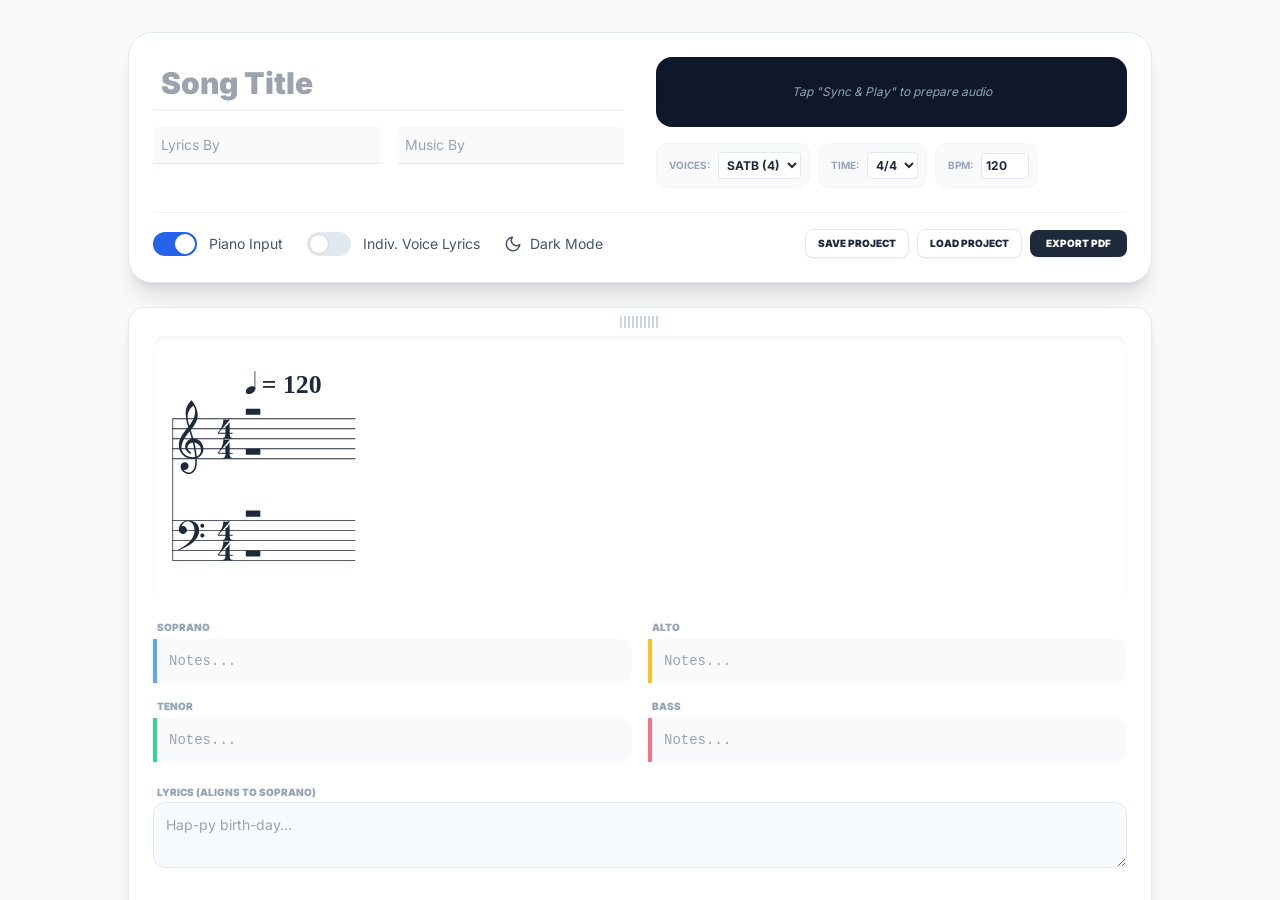
==== commit 84833cb7: "Add shared music controls and improve piano input modes" ====
--- a/Data/index.html
+++ b/Data/index.html
@@ -27,6 +27,7 @@
     <style id="main-styles">
         /* The outer page shell owns navigation and the full-width piano frame. */
         #app-nav, #piano-container { display:none !important; }
+        #editor-control-panel { display:none !important; }
         body { height:100vh !important; width:100vw !important; }
         #studio-page { min-height:0; }
         #studio-page > #scroll-container { min-height:0; }
@@ -76,7 +77,8 @@
         .abcjs-audio-progress-bar { background-color: #3b82f6 !important; height: 100%; border-radius: 3px; width: 0; }
         .abcjs-audio-clock { color: #94a3b8 !important; font-family: monospace; font-size: 12px; min-width: 40px; text-align: center; }
         
-        .horizontal-scroll { overflow-x: auto; white-space: nowrap; display: flex; scrollbar-width: none; }
+        .horizontal-scroll { overflow-x: auto; overflow-y: hidden; white-space: nowrap; display: flex; min-width: 0; max-width: 100%; scrollbar-width: none; overscroll-behavior-x: contain; cursor: grab; }
+        .horizontal-scroll:active { cursor: grabbing; }
         .horizontal-scroll::-webkit-scrollbar { display: none; }
 
         .piano-scroll { 
@@ -208,7 +210,7 @@
     </div>
 
     <!-- BOTTOM CONTROL PANEL -->
-    <div class="shrink-0 w-full bg-white border-t-2 border-slate-200 shadow-[0_-5px_15px_-5px_rgba(0,0,0,0.1)] z-50 no-print">
+    <div id="editor-control-panel" class="shrink-0 w-full bg-white border-t-2 border-slate-200 shadow-[0_-5px_15px_-5px_rgba(0,0,0,0.1)] z-50 no-print">
         <div class="max-w-6xl mx-auto p-4 flex flex-col gap-4">
             
             <div class="flex flex-col md:flex-row md:items-center justify-between gap-4">
@@ -286,6 +288,7 @@
         let lastFocusedInput = null;
         let synthControl;
         let audioCtx;
+        let pianoSoundfontPreloadPromise = null;
         let isDarkMode = false;
         let draggedElement = null;
         let isRecording = false;
@@ -504,9 +507,25 @@
         function initAudio() {
             if (!audioCtx) audioCtx = new (window.AudioContext || window.webkitAudioContext)();
             if (audioCtx.state === 'suspended') audioCtx.resume();
-        }
-
-        function playEditTone(abc) {
+            if (typeof ABCJS !== 'undefined' && ABCJS.synth?.registerAudioContext) ABCJS.synth.registerAudioContext(audioCtx);
+        }
+
+        function preloadPianoSoundfont() {
+            if (pianoSoundfontPreloadPromise) return pianoSoundfontPreloadPromise;
+            if (!audioCtx || typeof ABCJS === 'undefined' || !ABCJS.synth?.CreateSynth || !ABCJS.synth.supportsAudio()) return;
+            const sequence = new ABCJS.synth.SynthSequence();
+            const track = sequence.addTrack();
+            sequence.setInstrument(track, 0);
+            // Warm the full pitch range supplied by ABCJS's default soundfont.
+            for (let pitch = 27; pitch <= 87; pitch++) sequence.appendNote(track, pitch, 1 / 64, 80);
+            const preloader = new ABCJS.synth.CreateSynth();
+            pianoSoundfontPreloadPromise = preloader.init({ sequence, millisecondsPerMeasure: 1000, audioContext: audioCtx }).catch((error) => {
+                console.warn('Piano soundfont preload failed:', error);
+            });
+            return pianoSoundfontPreloadPromise;
+        }
+
+        function playEditTone(abc, durationInBeats = selectedDuration * (isDotted ? 1.5 : 1)) {
             if (!abc || abc === 'z') return;
             initAudio();
         
@@ -536,6 +555,30 @@
             };
         
             const midiNote = getMidiNote(abc);
+            if (!Number.isFinite(midiNote)) return;
+
+            if (typeof ABCJS !== 'undefined' && ABCJS.synth?.playEvent && ABCJS.synth.supportsAudio()) {
+                const beatsPerMeasure = getTimeSigBeats();
+                const bpm = parseFloat(document.getElementById('tempoBpm').value) || 120;
+                const millisecondsPerMeasure = (60000 / bpm) * beatsPerMeasure;
+                const durationInMeasures = Math.max(0.01, durationInBeats / beatsPerMeasure);
+                ABCJS.synth.registerAudioContext(audioCtx);
+                try {
+                    ABCJS.synth.playEvent([{
+                        pitch: midiNote,
+                        duration: durationInMeasures,
+                        volume: 80,
+                        instrument: 0
+                    }], [], millisecondsPerMeasure).catch((error) => {
+                        console.warn('ABCJS note preview failed:', error);
+                    });
+                    return;
+                } catch (error) {
+                    console.warn('ABCJS note preview failed:', error);
+                }
+            }
+
+            // Compatibility fallback for a browser without the ABCJS synth API.
             const freq = 440 * Math.pow(2, (midiNote - 69) / 12);
         
             const osc = audioCtx.createOscillator();
@@ -545,7 +588,7 @@
             osc.type = 'triangle';
             osc.frequency.setValueAtTime(freq, audioCtx.currentTime);
             
-            gain.gain.setValueAtTime(0.15, audioCtx.currentTime);
+            gain.gain.setValueAtTime(0.2625, audioCtx.currentTime);
             gain.gain.exponentialRampToValueAtTime(0.001, audioCtx.currentTime + 0.4);
             
             osc.connect(gain);
@@ -655,14 +698,14 @@
         
         function addNote(abc) {
             if (!lastFocusedInput || lastFocusedInput.classList.contains('lyrics-textarea')) return;
-            playEditTone(abc);
-            
+            let noteDurationInBeats = selectedDuration * (isDotted ? 1.5 : 1);
             let durStr = "";
             if (isRecording && lastKeyPressTime > 0) {
                 const now = performance.now();
                 const bpm = parseFloat(document.getElementById('tempoBpm').value) || 120;
                 const msPerBeat = 60000 / bpm;
                 const durationInBeats = (now - lastKeyPressTime) / msPerBeat;
+                noteDurationInBeats = durationInBeats;
                 
                 durStr = getClosestABCLength(durationInBeats);
                 lastKeyPressTime = now;
@@ -681,11 +724,19 @@
                 }
                 if (isRecording) lastKeyPressTime = performance.now();
             }
+
+            playEditTone(abc, noteDurationInBeats);
             
             const currentVal = lastFocusedInput.value.trim();
             lastFocusedInput.value = (currentVal + " " + abc + durStr).trim();
             lastFocusedInput.dispatchEvent(new Event('input'));
         }
+
+        document.addEventListener('focusin', (event) => {
+            if (!event.target.classList?.contains('voice-input')) return;
+            initAudio();
+            preloadPianoSoundfont();
+        });
 
         function handleBackspace() {
             if (!lastFocusedInput) return;
@@ -708,6 +759,26 @@
         function toggleInputMode() {
             const isVirtual = document.getElementById('keyboardToggle').checked;
             document.querySelectorAll('.voice-input').forEach(input => isVirtual ? input.setAttribute('readOnly', 'true') : input.removeAttribute('readOnly'));
+        }
+
+        function setInputMode(mode) {
+            const numericMode = mode === 'numbers' || mode === 'piano';
+            document.getElementById('keyboardToggle').checked = numericMode;
+            toggleInputMode();
+        }
+
+        function handleToolbarAction(action, value) {
+            if (action === 'duration') {
+                selectedDuration = Number(value) || 1;
+                return;
+            }
+            if (action === 'dot') { isDotted = !isDotted; return; }
+            if (action === 'delete') { handleBackspace(); return; }
+            if (action === 'rest') { addSpecial('z'); return; }
+            if (action === 'slur_start' || action === 'slur_end') { addSpecial(action); return; }
+            if (action === 'measure') { createLine(); return; }
+            if (action === 'record') { toggleRecording(document.getElementById('recordBtn')); return; }
+            if (action === 'play') { playSong(); }
         }
 
         function createLine() {
@@ -1112,6 +1183,15 @@
             checkExpiryAndLoad(); 
             if(lineCount === 0) createLine(); 
             saveToStorage();
+            document.querySelectorAll('.horizontal-scroll').forEach((bar) => {
+                bar.addEventListener('wheel', (event) => {
+                    const delta = Math.abs(event.deltaX) > Math.abs(event.deltaY) ? event.deltaX : event.deltaY;
+                    if (delta && bar.scrollWidth > bar.clientWidth) {
+                        event.preventDefault();
+                        bar.scrollLeft += delta;
+                    }
+                }, { passive: false });
+            });
             setInterval(saveToStorage, 10000); 
         };
 
